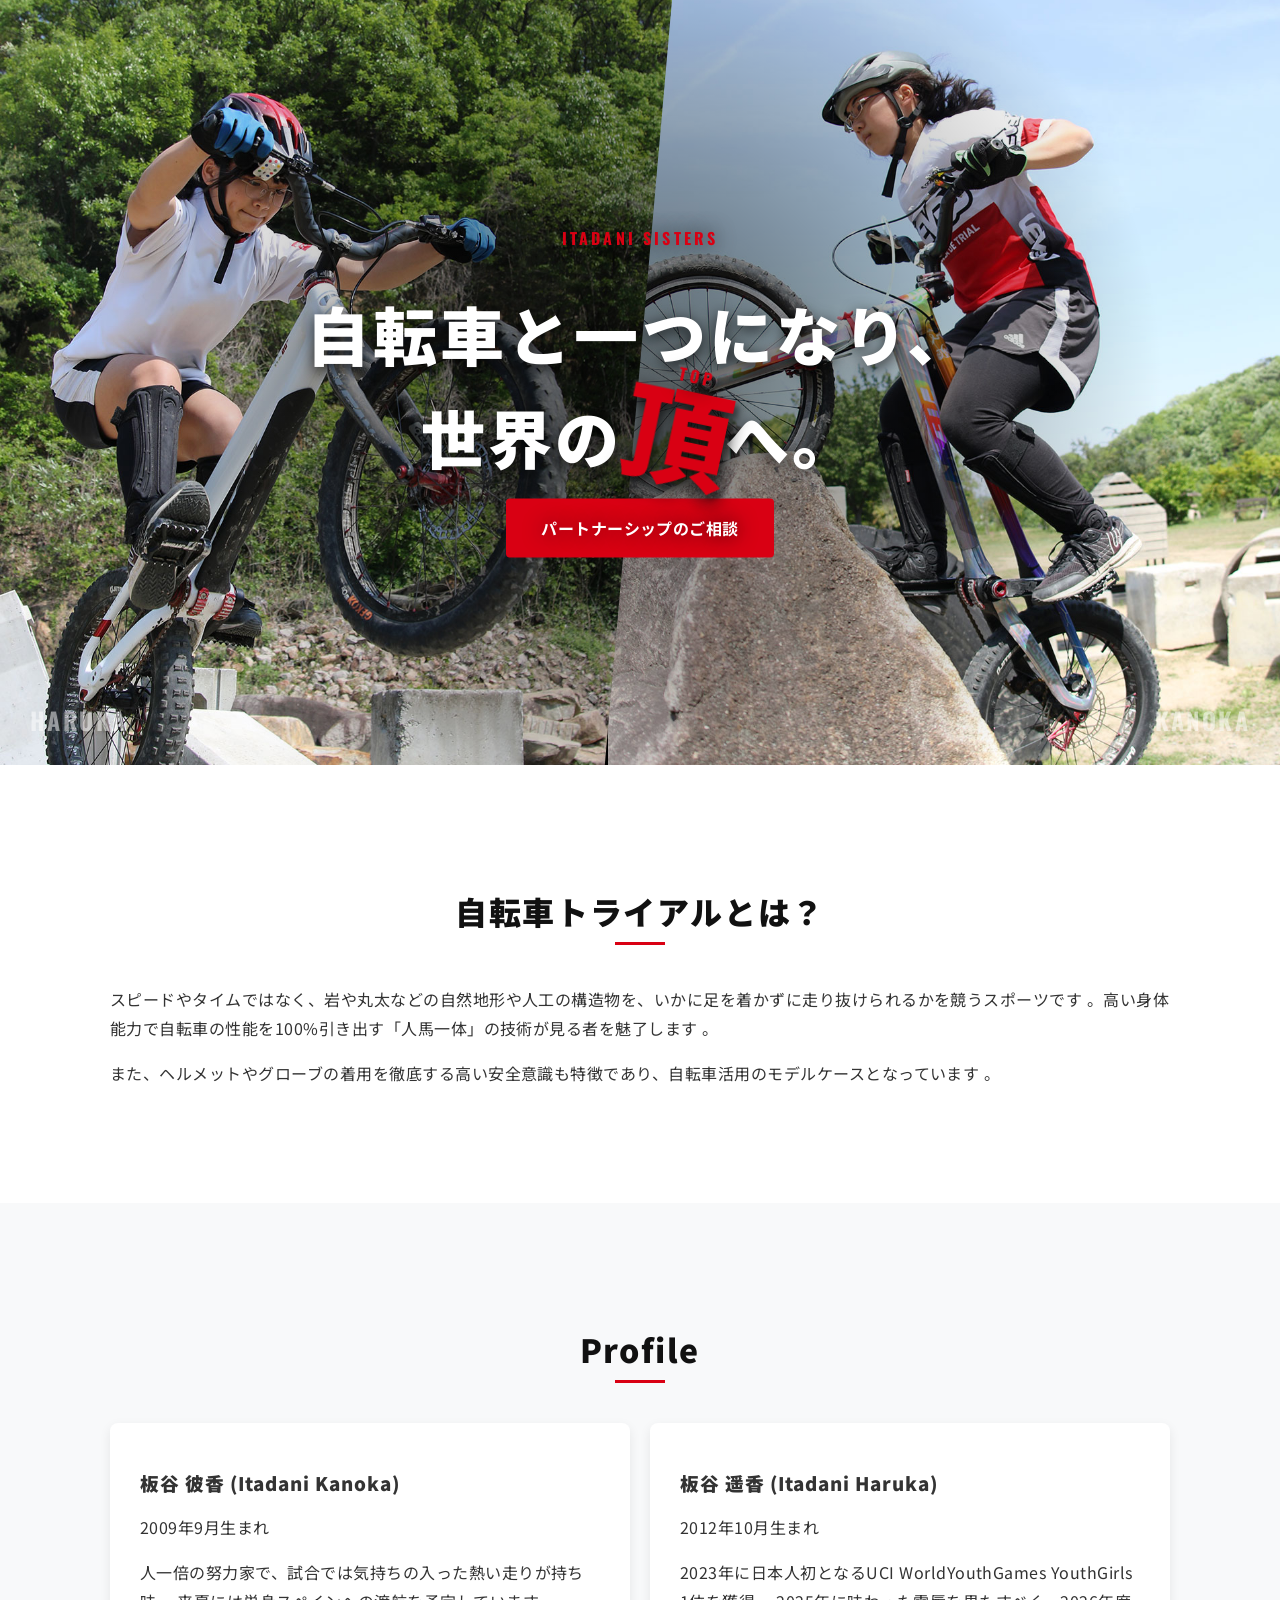
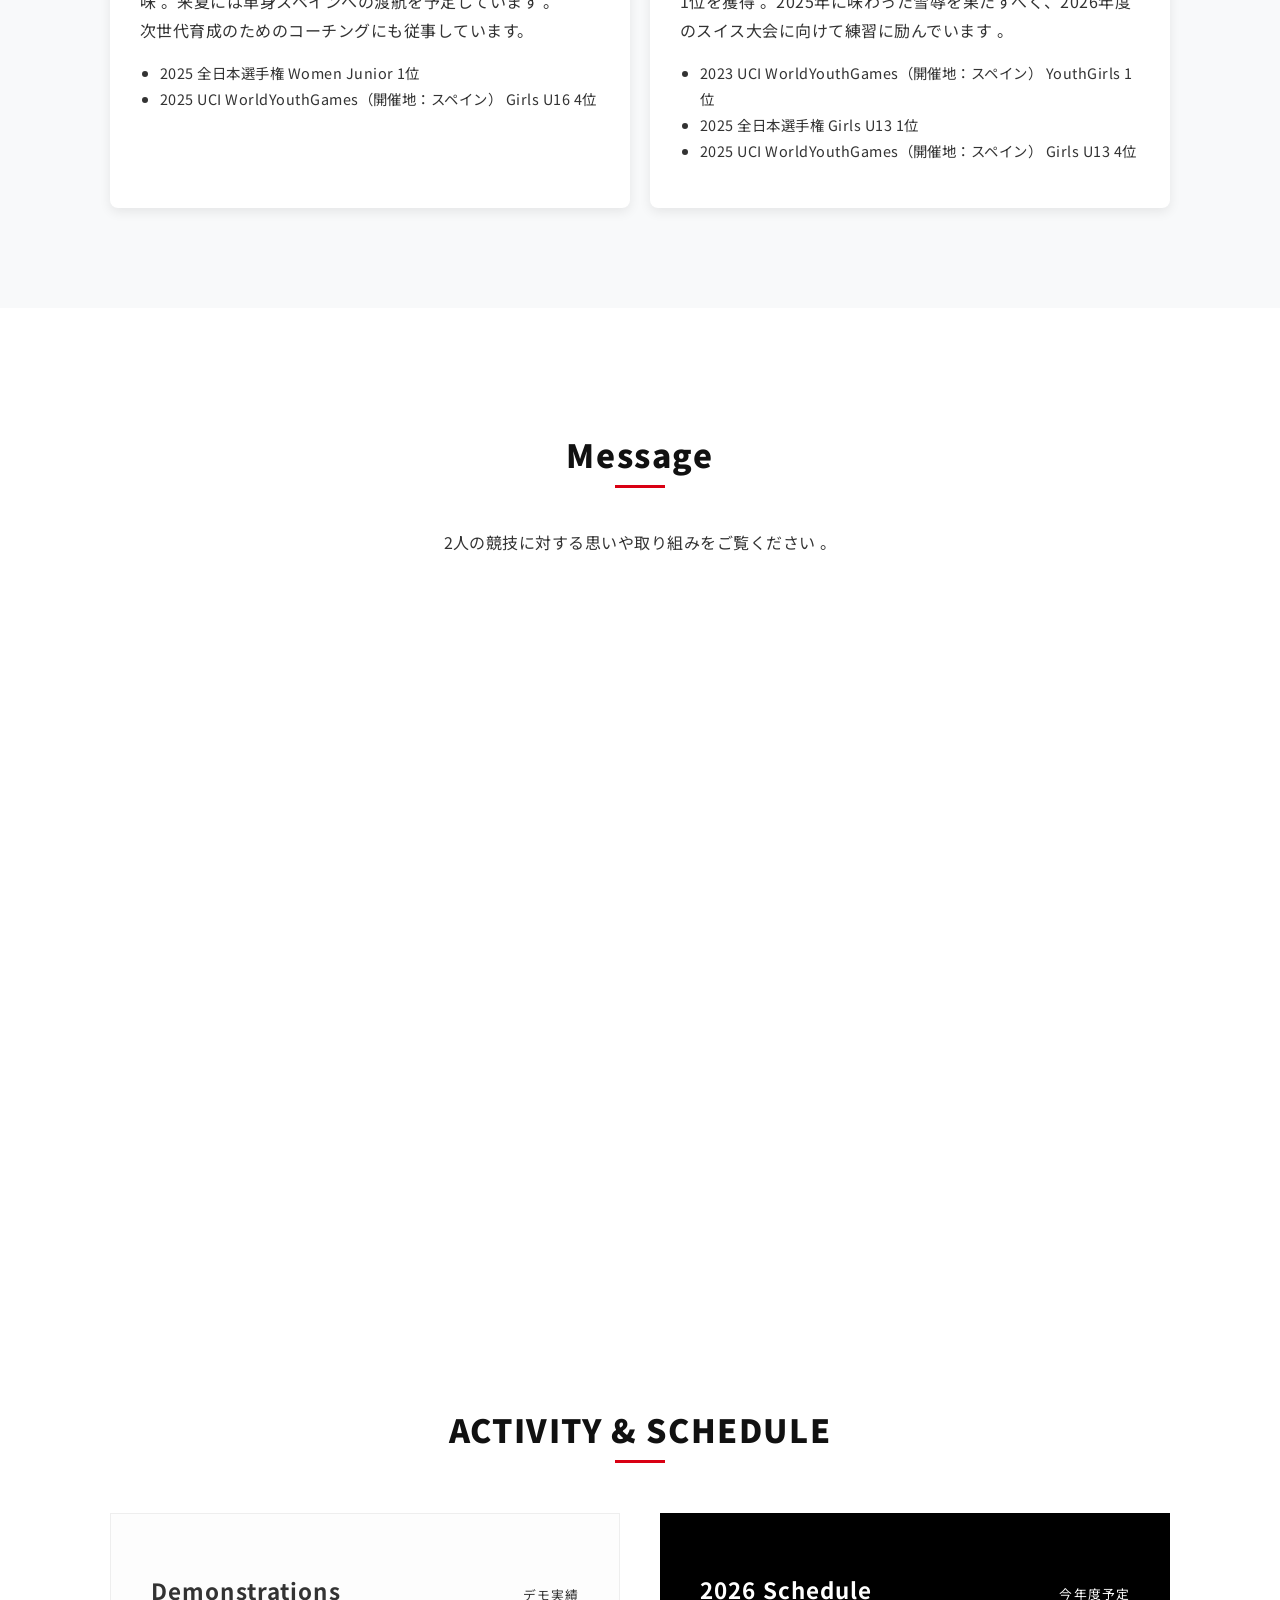
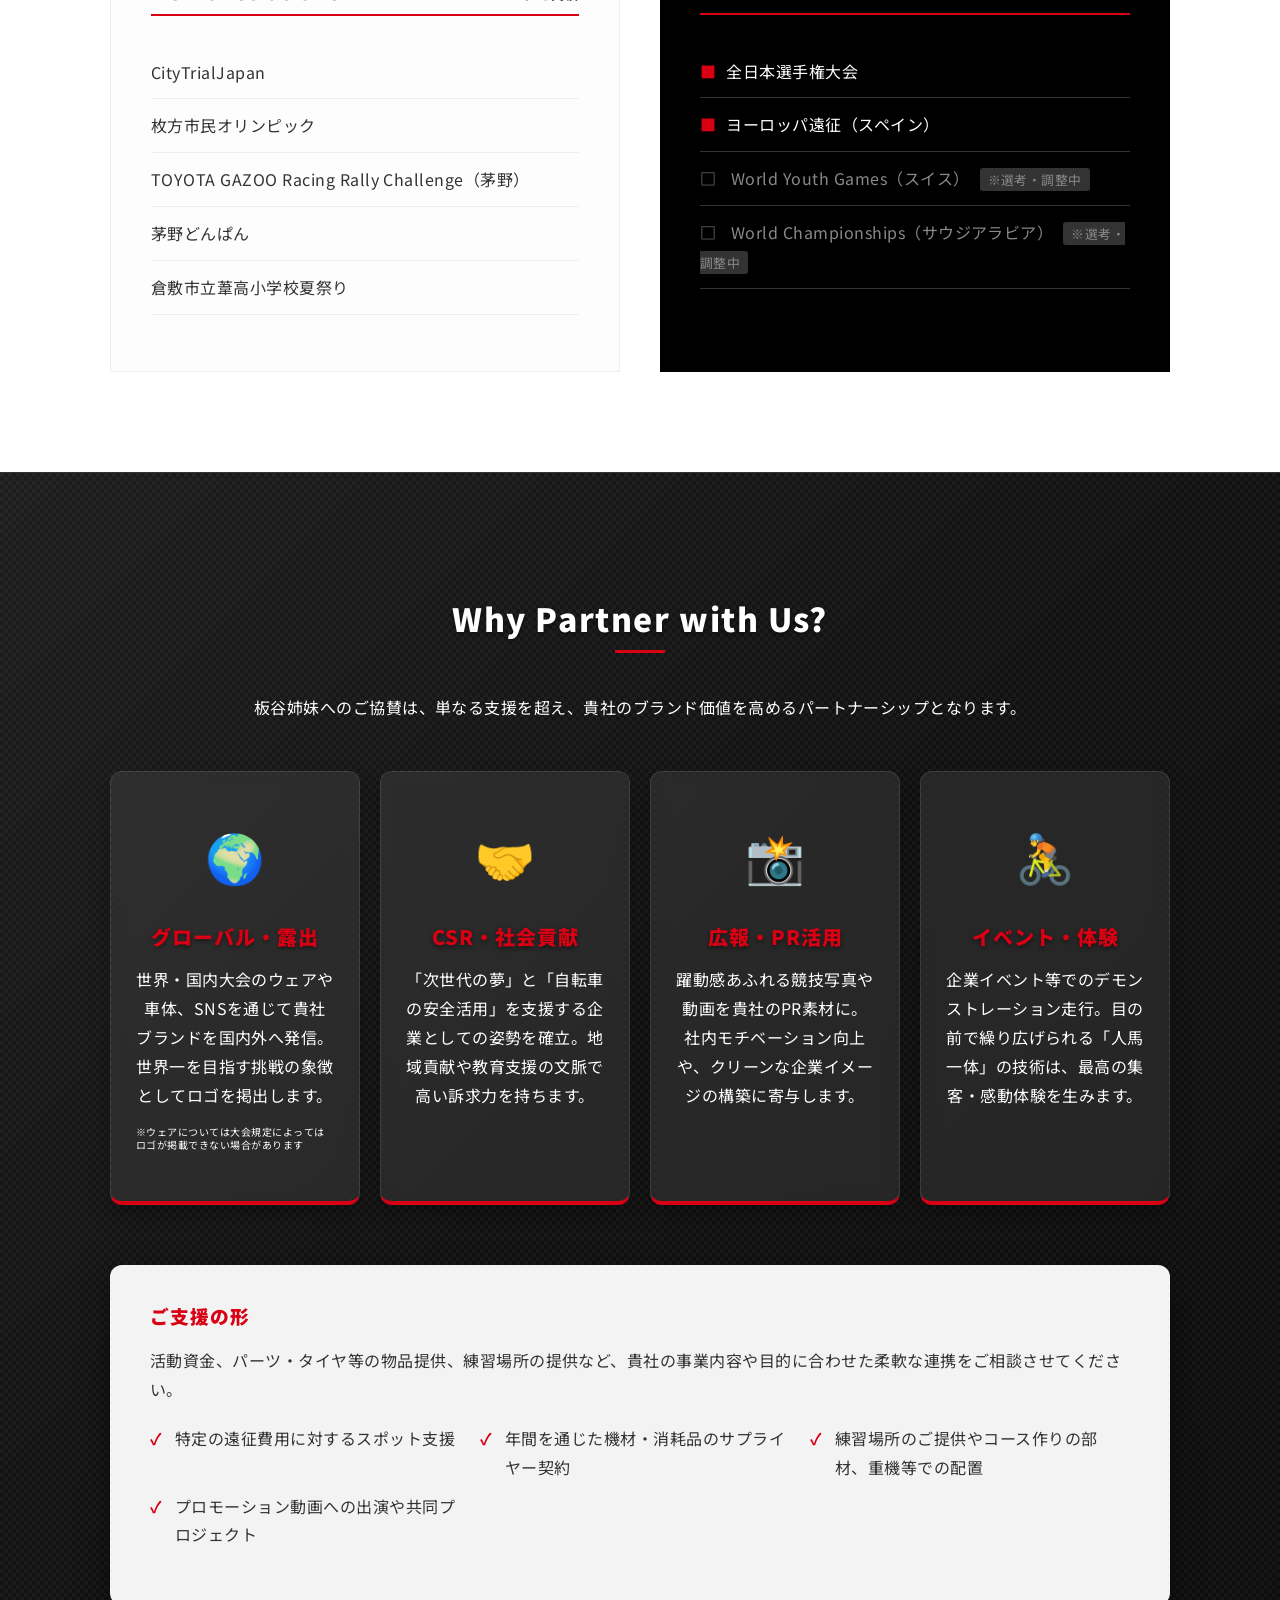
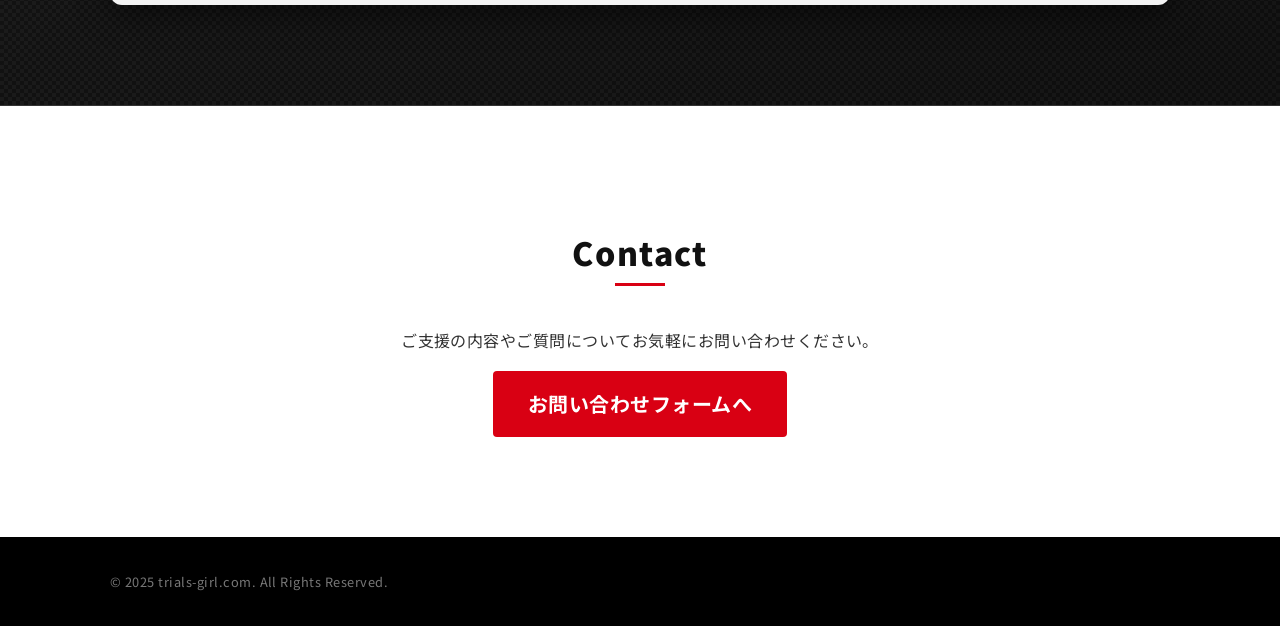
==== index.html @ a8217ed2 "first commit" ====
<!DOCTYPE html>
<html lang="ja">
  <head>
    <meta charset="UTF-8" />
    <meta name="viewport" content="width=device-width, initial-scale=1.0" />
    <title>板谷姉妹 自転車トライアル競技 協賛のお願い</title>
    <link rel="stylesheet" href="style.css" />
    <link rel="preconnect" href="https://fonts.googleapis.com" />
    <link rel="preconnect" href="https://fonts.gstatic.com" crossorigin />
    <link
      href="https://fonts.googleapis.com/css2?family=Noto+Sans+JP:wght@400;700;900&family=Oswald:wght@500;700&family=Yuji+Boku&display=swap"
      rel="stylesheet"
    />
  </head>
  <body>
    <header class="hero-split">
      <div class="hero-item haruka-bg">
        <div class="hero-label">HARUKA</div>
      </div>
      <div class="hero-item kanoka-bg">
        <div class="hero-label">KANOKA</div>
      </div>
      <div class="hero-content">
        <p class="category">ITADANI SISTERS</p>
        <h1>
          自転車と一つになり、<br />世界の<span class="accent-word">頂</span
          >へ。
        </h1>
        <a href="#contact" class="btn">パートナーシップのご相談</a>
      </div>
    </header>

    <section id="about" class="section">
      <div class="container">
        <h2 class="section-title">自転車トライアルとは？</h2>
        <div class="about-content">
          <p>
            スピードやタイムではなく、岩や丸太などの自然地形や人工の構造物を、いかに足を着かずに走り抜けられるかを競うスポーツです
            。高い身体能力で自転車の性能を100%引き出す「人馬一体」の技術が見る者を魅了します
            。
          </p>

          <p>
            また、ヘルメットやグローブの着用を徹底する高い安全意識も特徴であり、自転車活用のモデルケースとなっています
            。
          </p>
        </div>
      </div>
    </section>

    <section id="profiles" class="section bg-light">
      <div class="container">
        <h2 class="section-title">Profile</h2>
        <div class="grid profile-grid">
          <div class="card">
            <h3>板谷 彼香 (Itadani Kanoka)</h3>

            <p class="birth">2009年9月生まれ</p>

            <p class="desc">
              人一倍の努力家で、試合では気持ちの入った熱い走りが持ち味
              。来夏には単身スペインへの渡航を予定しています 。
              <br />次世代育成のためのコーチングにも従事しています。
            </p>
            <ul class="results">
              <li>2025 全日本選手権 Women Junior 1位</li>

              <li>
                2025 UCI WorldYouthGames（開催地：スペイン） Girls U16 4位
              </li>
            </ul>
          </div>
          <div class="card">
            <h3>板谷 遥香 (Itadani Haruka)</h3>

            <p class="birth">2012年10月生まれ</p>

            <p class="desc">
              2023年に日本人初となるUCI WorldYouthGames YouthGirls 1位を獲得
              。2025年に味わった雪辱を果たすべく、2026年度のスイス大会に向けて練習に励んでいます
              。
            </p>
            <ul class="results">
              <li>
                2023 UCI WorldYouthGames（開催地：スペイン） YouthGirls 1位
              </li>

              <li>2025 全日本選手権 Girls U13 1位</li>
              <li>
                2025 UCI WorldYouthGames（開催地：スペイン） Girls U13 4位
              </li>
            </ul>
          </div>
        </div>
      </div>
    </section>

    <section class="section">
      <div class="container text-center">
        <h2 class="section-title">Message</h2>

        <p>2人の競技に対する思いや取り組みをご覧ください 。</p>
        <div class="video-wrapper">
          <iframe
            src="https://www.youtube.com/embed/VIDEO_ID"
            frameborder="0"
            allowfullscreen
          ></iframe>
        </div>
      </div>
    </section>

    <section id="schedule" class="section">
      <div class="container">
        <h2 class="section-title">ACTIVITY & SCHEDULE</h2>

        <div class="schedule-grid">
          <div class="schedule-box">
            <h3 class="schedule-h3">Demonstrations <small>デモ実績</small></h3>
            <ul class="activity-list">
              <li>CityTrialJapan</li>
              <li>枚方市民オリンピック</li>
              <li>TOYOTA GAZOO Racing Rally Challenge（茅野）</li>
              <li>茅野どんぱん</li>
              <li>倉敷市立葦高小学校夏祭り</li>
            </ul>
          </div>

          <div class="schedule-box highlight">
            <h3 class="schedule-h3">2026 Schedule <small>今年度予定</small></h3>
            <ul class="plan-list">
              <li class="confirmed">全日本選手権大会</li>
              <li class="confirmed">ヨーロッパ遠征（スペイン）</li>
              <li class="pending">
                World Youth Games（スイス）<span>※選考・調整中</span>
              </li>
              <li class="pending">
                World Championships（サウジアラビア）<span>※選考・調整中</span>
              </li>
            </ul>
          </div>
        </div>
      </div>
    </section>

    <section id="partnership" class="section bg-carbon text-white">
      <div class="container">
        <h2 class="section-title">Why Partner with Us?</h2>
        <p class="text-center intro-text">
          板谷姉妹へのご協賛は、単なる支援を超え、貴社のブランド価値を高めるパートナーシップとなります。
        </p>

        <div class="grid benefit-grid">
          <div class="benefit-card">
            <div class="icon">🌍</div>
            <h4>グローバル・露出</h4>
            <p>
              世界・国内大会のウェアや車体、SNSを通じて貴社ブランドを国内外へ発信。世界一を目指す挑戦の象徴としてロゴを掲出します。<br />
            </p>
            <p style="font-size: x-small; line-height: 1.3; text-align: left">
              ※ウェアについては大会規定によってはロゴが掲載できない場合があります
            </p>
          </div>
          <div class="benefit-card">
            <div class="icon">🤝</div>
            <h4>CSR・社会貢献</h4>
            <p>
              「次世代の夢」と「自転車の安全活用」を支援する企業としての姿勢を確立。地域貢献や教育支援の文脈で高い訴求力を持ちます。
            </p>
          </div>
          <div class="benefit-card">
            <div class="icon">📸</div>
            <h4>広報・PR活用</h4>
            <p>
              躍動感あふれる競技写真や動画を貴社のPR素材に。社内モチベーション向上や、クリーンな企業イメージの構築に寄与します。
            </p>
          </div>
          <div class="benefit-card">
            <div class="icon">🚴</div>
            <h4>イベント・体験</h4>
            <p>
              企業イベント等でのデモンストレーション走行。目の前で繰り広げられる「人馬一体」の技術は、最高の集客・感動体験を生みます。
            </p>
          </div>
        </div>

        <div class="consultation-box">
          <h3>ご支援の形</h3>
          <p>
            活動資金、パーツ・タイヤ等の物品提供、練習場所の提供など、貴社の事業内容や目的に合わせた柔軟な連携をご相談させてください。
          </p>
          <ul class="consult-list">
            <li>特定の遠征費用に対するスポット支援</li>
            <li>年間を通じた機材・消耗品のサプライヤー契約</li>
            <li>練習場所のご提供やコース作りの部材、重機等での配置</li>
            <li>プロモーション動画への出演や共同プロジェクト</li>
          </ul>
        </div>
      </div>
    </section>
    <section id="contact" class="section">
      <div class="container text-center">
        <h2 class="section-title">Contact</h2>
        <p>ご支援の内容やご質問についてお気軽にお問い合わせください。</p>
        <a
          href="https://docs.google.com/forms/d/e/1FAIpQLSdjnHPFkidHvpLMr8jnaMX7IXnvAcGBzWCW1w4wOBL92zP-3Q/viewform?usp=publish-editor"
          class="btn btn-large"
          >お問い合わせフォームへ</a
        >
      </div>
    </section>

    <footer>
      <div class="container">
        <p>&copy; 2025 trials-girl.com. All Rights Reserved.</p>
      </div>
    </footer>
  </body>
</html>
---- style.css ----
/* Base & Reset */
:root {
  /* フォント指定の変数化 */
  --font-en: "Oswald", sans-serif;
  --font-jp: "Noto Sans JP", sans-serif;
  --primary: #d90013;
  --dark: #121212;
  --gray: #f8f9fa;
  --white: #ffffff;
  --text: #333333;
}

/* 見出し全体のスタイル */
h1,
h2,
h3,
h4,
.hero-label {
  font-family: var(--font-jp);
  font-weight: 900; /* 極太 */
  line-height: 1.2;
  letter-spacing: 0.05em;
  /* text-transform: uppercase; 英語は自動で大文字に */
}

/* ヒーローエリアの英語テキスト */
.category,
.hero-label {
  font-family: var(--font-en);
  font-weight: 700;
}

/* メインコピーの調整 */
.hero-content h1 {
  font-size: clamp(2.5rem, 5vw, 4.5rem); /* 画面幅に合わせて伸縮 */
  margin-bottom: 20px;
  text-shadow: 0 4px 15px rgba(0, 0, 0, 0.8); /* 視認性確保 */
}

/* セクションタイトルの装飾 */
.section-title {
  font-size: 2.2rem;
  color: #111;
}

/* パートナーシップエリア（カーボン調）内の文字 */
.bg-carbon .section-title,
.bg-carbon h4 {
  color: #fff;
  text-shadow: 0 2px 4px rgba(0, 0, 0, 0.5);
}

.benefit-card h4 {
  font-size: 1.4rem;
  margin-bottom: 15px;
}

/* フォームのラベル */
.form-group label {
  font-size: 0.9rem;
  letter-spacing: 0.1em;
}

.accent-word {
  /* font-family: 'Yuji Boku', serif; */
  color: var(--primary);
  font-size: 2.2em; /* 圧倒的に大きく */
  display: inline-block;

  /* 勢いを出すための3方向の調整 */
  transform: rotate(12deg) scale(1.2) translateY(-0.1em);

  /* 墨が飛び散ったような「かすれ」をドロップシャドウで擬似的に作る */
  filter: drop-shadow(4px 4px 2px rgba(0, 0, 0, 0.4))
    drop-shadow(-2px -2px 0px rgba(255, 255, 255, 0.1));

  /* 文字が写真や他の文字に大胆に重なるように調整 */
  margin-left: 0.1em;
  margin-right: 0em;
  z-index: 15;
  position: relative;
}

.accent-word {
  display: inline-block;
  position: relative;
  top: 0.2em; /* 少し上に浮かす */
  color: var(--primary);
  font-size: 1.4em;
  font-weight: 900;
  /* 英語の『TOP』をルビのように添えるとかっこいい */
}
.accent-word::before {
  content: "TOP";
  position: absolute;
  top: -0.2rem;
  left: 55%;
  transform: translateX(-50%);
  font-family: var(--font-en);
  font-size: 0.85rem;
  font-weight: bold;
  letter-spacing: 0.2em;
  color: var(--primary);
}

@media (max-width: 768px) {
  .accent-word {
    font-size: 1.4em;
  }
}
* {
  box-sizing: border-box;
}

body {
  margin: 0;
  line-height: 1.7;
  color: var(--text);
  -webkit-font-smoothing: antialiased;
  font-family: var(--font-jp);
  font-weight: 400;
  line-height: 1.8;
  letter-spacing: 0.03em;
}

.container {
  width: 100%;
  max-width: 1100px;
  margin: 0 auto;
  padding: 0 20px;
}

.section {
  padding: 60px 0;
}
.section-title {
  text-align: center;
  font-size: 2rem;
  margin-bottom: 40px;
  position: relative;
  padding-bottom: 15px;
}
.section-title::after {
  content: "";
  position: absolute;
  bottom: 0;
  left: 50%;
  transform: translateX(-50%);
  width: 50px;
  height: 3px;
  background: var(--primary);
}

/* Utils */
.bg-light {
  background: var(--gray);
}
.bg-dark {
  background: var(--dark);
}
.text-white {
  color: var(--white);
}
.text-center {
  text-align: center;
}

/* Grid System */
.grid {
  display: grid;
  gap: 20px;
}

/* Hero */
.hero {
  background: linear-gradient(rgba(0, 0, 0, 0.6), rgba(0, 0, 0, 0.6)),
    url("hero.jpg") center/cover no-repeat;
  height: 80vh;
  min-height: 500px;
  display: flex;
  align-items: center;
  color: var(--white);
  text-align: center;
}
.hero h1 {
  font-size: 3rem;
  margin: 10px 0;
}
.hero-split {
  display: flex;
  height: 85vh;
  position: relative;
  overflow: hidden;
  background: #000;
}
.hero-split::before {
  content: "";
  position: absolute;
  top: 0;
  left: 0;
  width: 100%;
  height: 100%;
  /* 中央に向かって暗くなるグラデーション */
  background: radial-gradient(circle, rgba(0, 0, 0, 0.6) 0%, transparent 70%);
  z-index: 5;
  pointer-events: none; /* 下にあるボタンをクリックできるようにする */
}

.hero-item {
  flex: 1;
  background-size: cover;
  /* 顔が上の方にあることを想定し、上から10%の位置を基準にする */
  background-position: center 10%;
  position: relative;
  overflow: hidden;
  height: 85vh; /* PCでは全体の高さを指定 */
}

/* スマホ・縦並び時の修正 */
@media (max-width: 768px) {
  .hero-split {
    flex-direction: column; /* 上下並びに変更 */
    height: auto; /* 全体の高さ固定を解除 */
  }

  .hero-item {
    /* ここがポイント：上下に並んだ際、1枚あたり最低でも45vh（画面の半分弱）の
           高さを確保することで、横長になりすぎて顔が見切れるのを防ぎます */
    height: 50vh;
    width: 100%;
    /* スマホでも顔を優先（必要に応じて 0% や 5% に調整してください） */
    background-position: center 0%;
  }

  .haruka-bg {
    clip-path: none; /* スマホでは斜めカットを解除すると見やすくなります */
  }

  .kanoka-bg {
    margin-left: 0;
    margin-top: -20px; /* 少し重ねる程度に */
  }

  .hero-content {
    /* 写真の上に文字が重なりすぎて顔が隠れないよう、少し位置を下げる調整 */
    top: 60%;
  }
}
/* 
.hero-item {
    flex: 1;
    background-size: cover;
    background-position: center;
    position: relative;
} */

/* 画像の上に暗い膜を張る */
/* 0.4を大きくするとより暗くなります */
/* .hero-item::after {
    content: "";
    position: absolute;
    top: 0; left: 0; width: 100%; height: 100%;
    background: rgba(0, 0, 0, 0.4); 
    z-index: 1;
} */

/* 文字が膜より上に来るように調整 */
.hero-content {
  z-index: 10;
}
/* 画像パスの設定 */
.haruka-bg {
  background-image: url("images/haruka.jpg");
}
.kanoka-bg {
  background-image: url("images/kanoka.jpg");
}

/* 左側の写真（遥香さん）に斜めの切り込みを入れる */
.haruka-bg {
  clip-path: polygon(0 0, 100% 0, 90% 100%, 0% 100%);
  z-index: 2; /* 彼香さんの写真より少し上に重ねる */
}

/* 右側の写真（彼香さん）を少し左に寄せて重なりを作る */
.kanoka-bg {
  margin-left: -5%;
  z-index: 1;
}

/* 選手名ラベルの装飾 */
.hero-label {
  position: absolute;
  bottom: 30px;
  font-weight: bold;
  font-size: 1.5rem;
  color: rgba(255, 255, 255, 0.5);
  letter-spacing: 0.1em;
}
.haruka-bg .hero-label {
  left: 30px;
}
.kanoka-bg .hero-label {
  right: 30px;
}

/* スマホ対応：縦に並べる（重なりを解除） */
@media (max-width: 768px) {
  .hero-split {
    flex-direction: column;
    height: 100vh;
  }
  .haruka-bg {
    clip-path: none;
    z-index: 1;
  }
  .kanoka-bg {
    margin-left: 0;
    margin-top: -10%; /* スマホでも少し重ねると躍動感が出ます */
  }
  .hero-label {
    font-size: 1rem;
    bottom: 10px;
  }
}

.hero-content {
  position: absolute;
  top: 50%;
  left: 50%;
  transform: translate(-50%, -50%);
  text-align: center;
  width: 100%;
  z-index: 10;
  color: #fff;
  text-shadow: 0 0 20px rgba(0, 0, 0, 0.8);
}

/* スマホ対応：縦に並べる */
@media (max-width: 768px) {
  .hero-split {
    flex-direction: column;
    height: 100vh; /* スマホでは全画面で見せる */
  }
  .kanoka-bg {
    clip-path: none;
  }
  .haruka-bg {
    margin-left: 0;
    margin-top: -10%; /* 少し重ねて躍動感を出す */
  }
}
.category {
  color: var(--primary);
  font-weight: bold;
  letter-spacing: 0.2em;
}
.tagline {
  font-size: 1.2rem;
  margin-bottom: 30px;
}

/* Buttons */
.btn {
  display: inline-block;
  padding: 15px 35px;
  background: var(--primary);
  color: var(--white);
  text-decoration: none;
  border-radius: 4px;
  font-weight: bold;
  transition: 0.3s ease;
}
.btn:hover {
  background: #b00010;
  transform: translateY(-2px);
}
.btn-large {
  font-size: 1.25rem;
}

/* Profile Cards */
.card {
  background: var(--white);
  padding: 30px;
  border-radius: 8px;
  box-shadow: 0 4px 12px rgba(0, 0, 0, 0.08);
}
.results {
  padding-left: 20px;
  margin-top: 15px;
  font-size: 0.9rem;
}

/* Video Responsive */
.video-wrapper {
  position: relative;
  padding-bottom: 56.25%; /* 16:9 aspect ratio */
  height: 0;
  margin-top: 30px;
}
.video-wrapper iframe {
  position: absolute;
  top: 0;
  left: 0;
  width: 100%;
  height: 100%;
}

/* Partnership section extra */
.support-item {
  background: rgba(255, 255, 255, 0.05);
  padding: 25px;
  border-top: 3px solid var(--primary);
}
.benefits-box {
  margin-top: 40px;
  background: var(--white);
  color: var(--text);
  padding: 30px;
  border-radius: 8px;
}

/* カーボン調背景のスタイル */
/* 斜めカーボン調（綾織風）背景 */
.bg-carbon {
  background-color: #1a1a1a;
  background-image: linear-gradient(
      45deg,
      #111 25%,
      transparent 25%,
      transparent 75%,
      #111 75%,
      #111
    ),
    linear-gradient(
      45deg,
      #111 25%,
      transparent 25%,
      transparent 75%,
      #111 75%,
      #111
    );
  background-size: 8px 8px; /* この数値を大きくすると網目が大きくなります */
  background-position: 0 0, 4px 4px;
  position: relative;
  border-top: 1px solid #333;
  border-bottom: 1px solid #333;
}

/* 背景をよりリアルにするためのオーバーレイ（薄い光沢） */
.bg-carbon::before {
  content: "";
  position: absolute;
  top: 0;
  left: 0;
  width: 100%;
  height: 100%;
  background: linear-gradient(
    135deg,
    rgba(255, 255, 255, 0.05) 0%,
    transparent 50%,
    rgba(0, 0, 0, 0.2) 100%
  );
  pointer-events: none;
}

/* パートナーシップエリア内の要素の重なりを調整 */
.bg-carbon .container {
  position: relative;
  z-index: 1;
}

/* カーボン背景上のカードをより際立たせるための調整 */
.benefit-card {
  background: rgba(30, 30, 30, 0.7); /* 暗めの半透明 */
  backdrop-filter: blur(8px);
  border: 1px solid rgba(255, 255, 255, 0.1);
  box-shadow: 0 10px 20px rgba(0, 0, 0, 0.3);
}

/* Benefit Section Styles */
.benefit-grid {
  grid-template-columns: repeat(auto-fit, minmax(240px, 1fr));
  margin-top: 50px;
}

.benefit-card {
  background: rgba(255, 255, 255, 0.08);
  padding: 40px 25px;
  border-radius: 12px;
  text-align: center;
  transition: transform 0.3s ease;
  border-bottom: 4px solid var(--primary);
}

.benefit-card:hover {
  transform: translateY(-10px);
  background: rgba(255, 255, 255, 0.1);
  border-color: var(--primary);
}

.benefit-card .icon {
  font-size: 3rem;
  margin-bottom: 20px;
}

.benefit-card h4 {
  font-size: 1.25rem;
  margin-bottom: 15px;
  color: var(--primary);
}

.consultation-box {
  margin-top: 60px;
  background: var(--white);
  color: var(--text);
  padding: 40px;
  border-radius: 12px;
}

.consultation-box {
  margin-top: 60px;
  background: rgba(255, 255, 255, 0.95); /* 少しだけ透明にして質感を合わせる */
  color: var(--text);
  padding: 40px;
  border-radius: 12px;
  box-shadow: 0 10px 30px rgba(0, 0, 0, 0.5);
}

.consultation-box h3 {
  color: var(--primary);
  margin-top: 0;
}

.consult-list {
  list-style: none;
  padding: 0;
  margin-top: 20px;
  display: grid;
  grid-template-columns: repeat(auto-fit, minmax(250px, 1fr));
  gap: 10px;
}

.consult-list li {
  padding-left: 25px;
  position: relative;
}

.consult-list li::before {
  content: "✓";
  position: absolute;
  left: 0;
  color: var(--primary);
  font-weight: bold;
}

#schedule {
  background: #fff;
  padding: 100px 0;
}

.schedule-grid {
  display: grid;
  grid-template-columns: 1fr 1fr;
  gap: 40px;
  margin-top: 50px;
}

.schedule-box {
  padding: 40px;
  border: 1px solid #eee;
  background: #fdfdfd;
}

.schedule-box.highlight {
  background: #000;
  color: #fff;
  border: none;
  position: relative;
}

.schedule-h3 {
  font-size: 1.4rem;
  font-weight: bold;
  margin-bottom: 30px;
  border-bottom: 2px solid var(--primary);
  padding-bottom: 10px;
  display: flex;
  justify-content: space-between;
  align-items: baseline;
}

.schedule-h3 small {
  font-size: 0.8rem;
  font-weight: 400;
}

.activity-list,
.plan-list {
  list-style: none;
  padding: 0;
}

.activity-list li,
.plan-list li {
  padding: 12px 0;
  border-bottom: 1px solid #eee;
  /* font-weight: bold; */
}

.plan-list li {
  border-bottom: 1px solid #333;
}

/* 確定と未定の出し分け */
.confirmed::before {
  content: "■";
  color: var(--primary);
  margin-right: 10px;
}

.pending {
  color: #888;
}

.pending::before {
  content: "□";
  margin-right: 10px;
}

.pending span {
  font-size: 0.8rem;
  margin-left: 10px;
  background: #333;
  padding: 2px 8px;
  border-radius: 3px;
}

@media (max-width: 768px) {
  .schedule-grid {
    grid-template-columns: 1fr;
  }
}

footer {
  background: #000;
  color: #777;
  padding: 20px 0;
  font-size: 0.8rem;
}

/* Responsive Media Queries */
@media (min-width: 768px) {
  .section {
    padding: 100px 0;
  }
  .hero h1 {
    font-size: 4.5rem;
  }
  .profile-grid {
    grid-template-columns: 1fr 1fr;
  }
  .support-grid {
    grid-template-columns: 1fr 1fr 1fr;
  }
}

@media (max-width: 480px) {
  .hero h1 {
    font-size: 2.5rem;
  }
  .section-title {
    font-size: 1.6rem;
  }
}
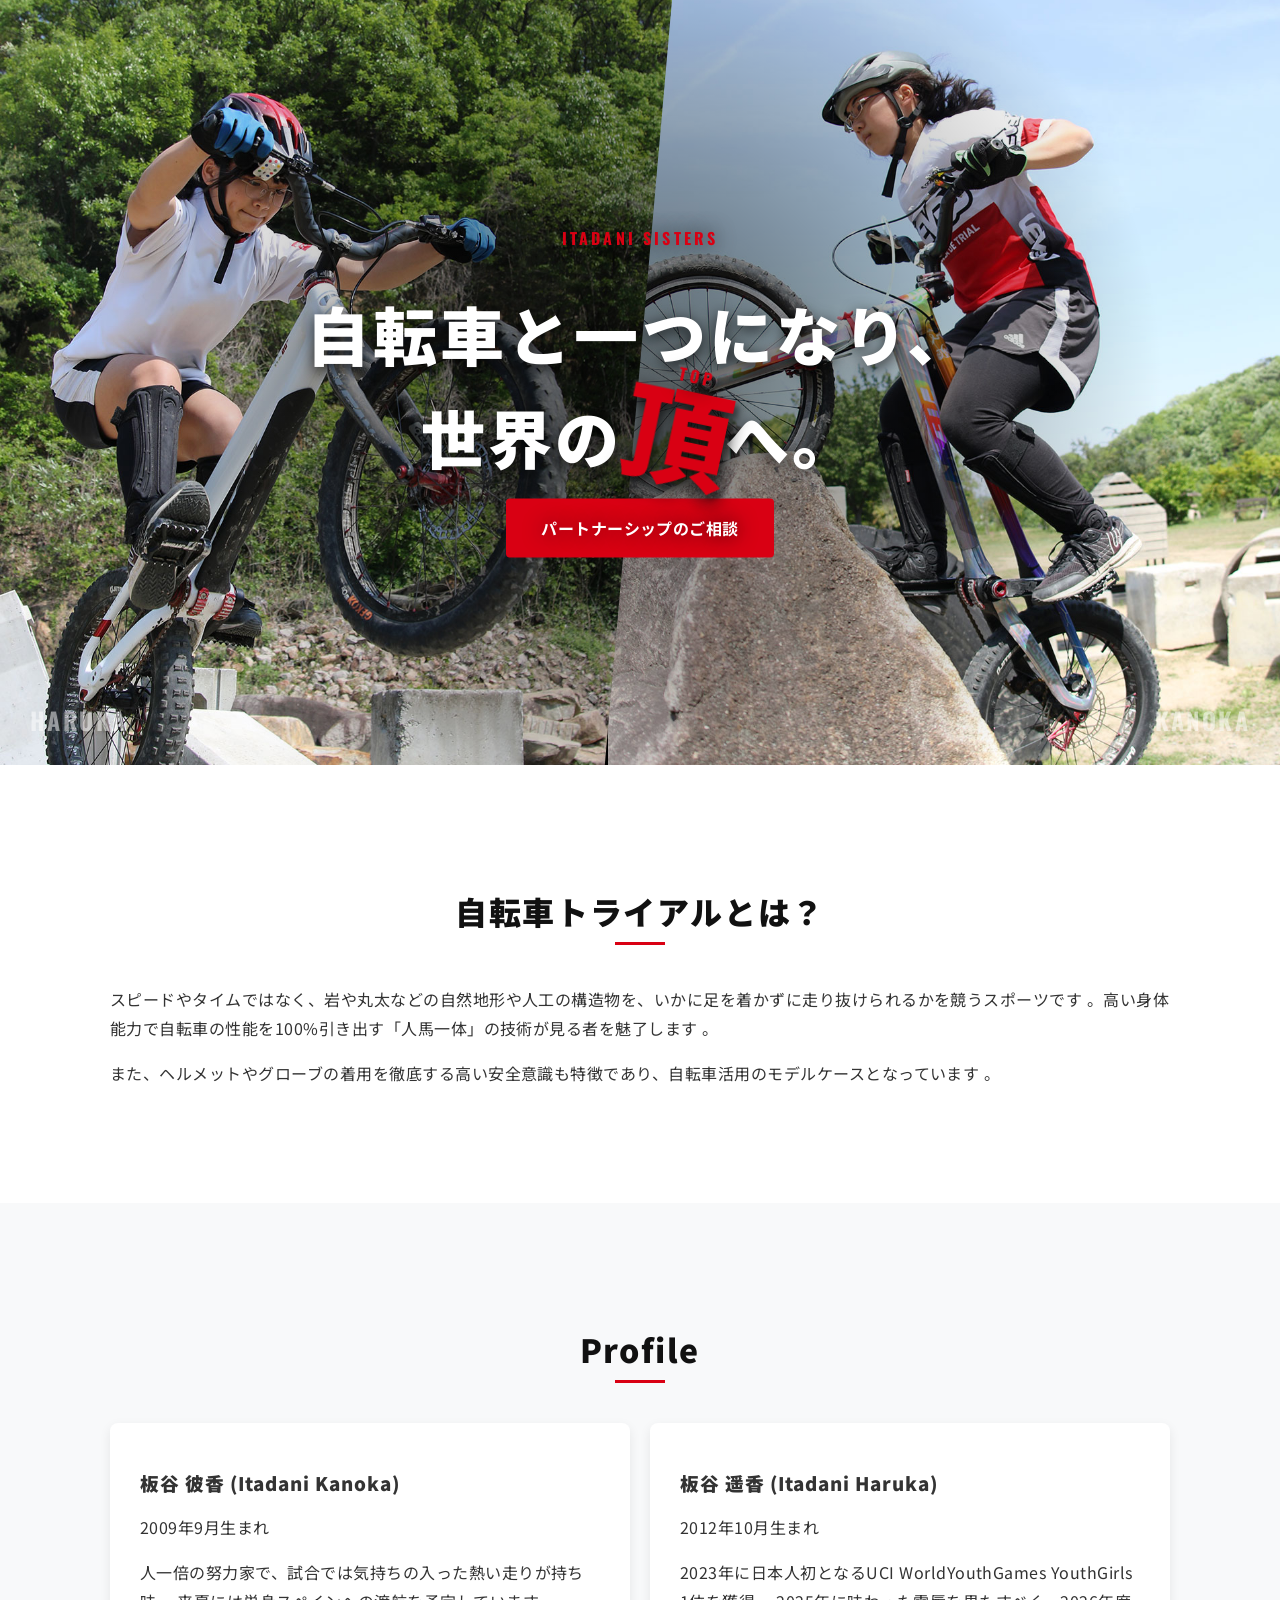
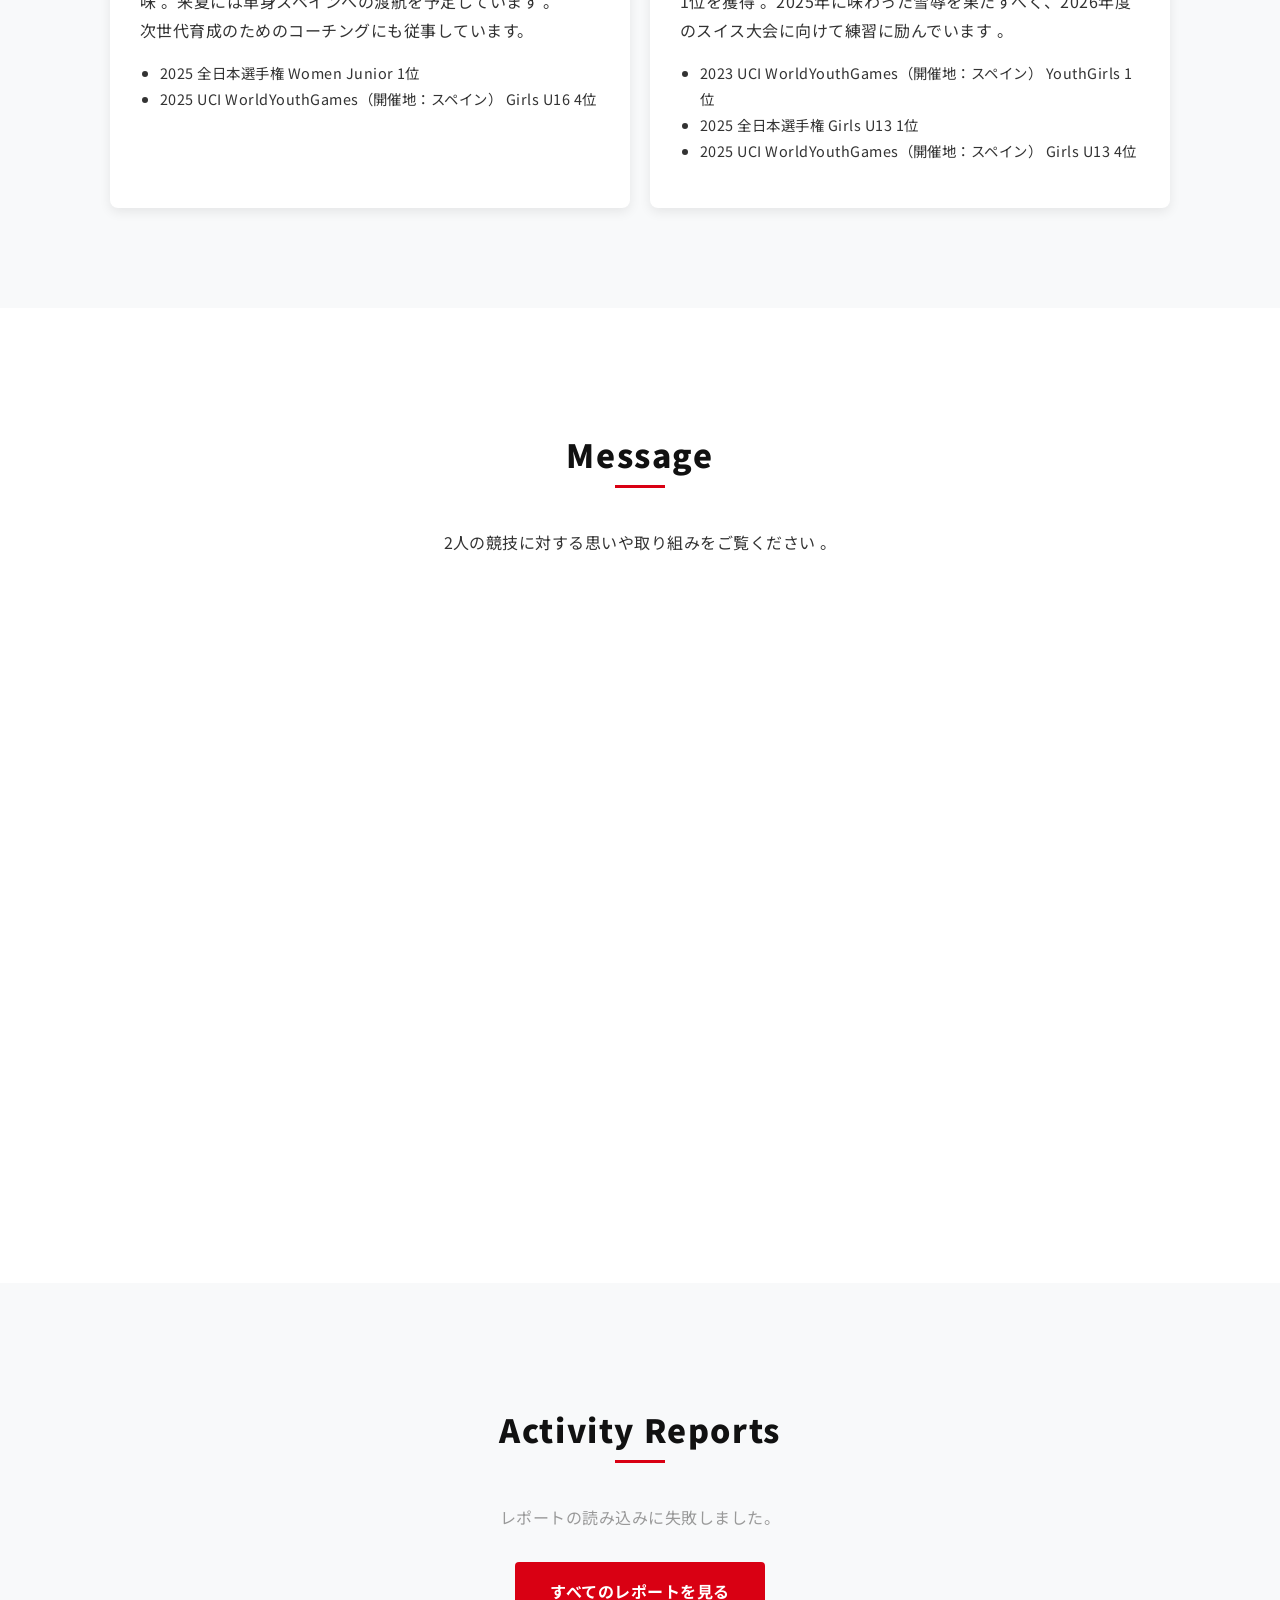
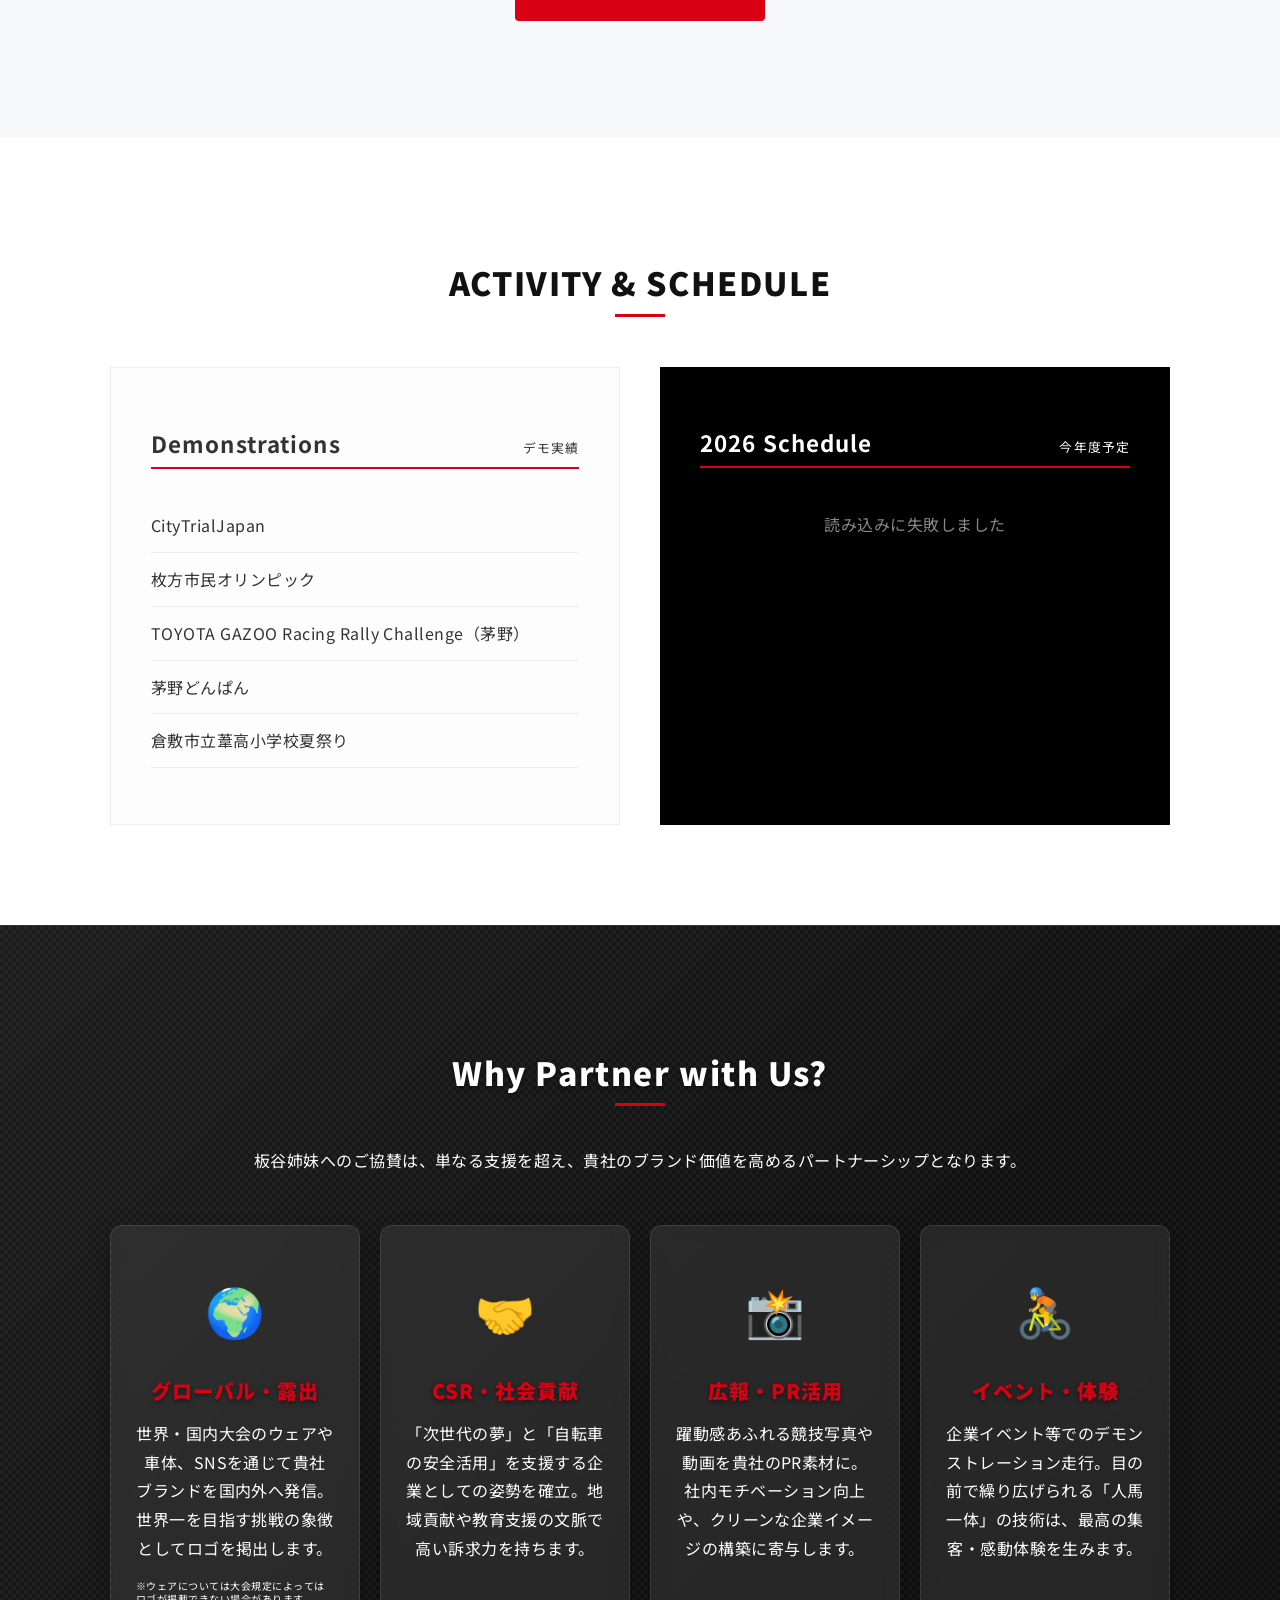
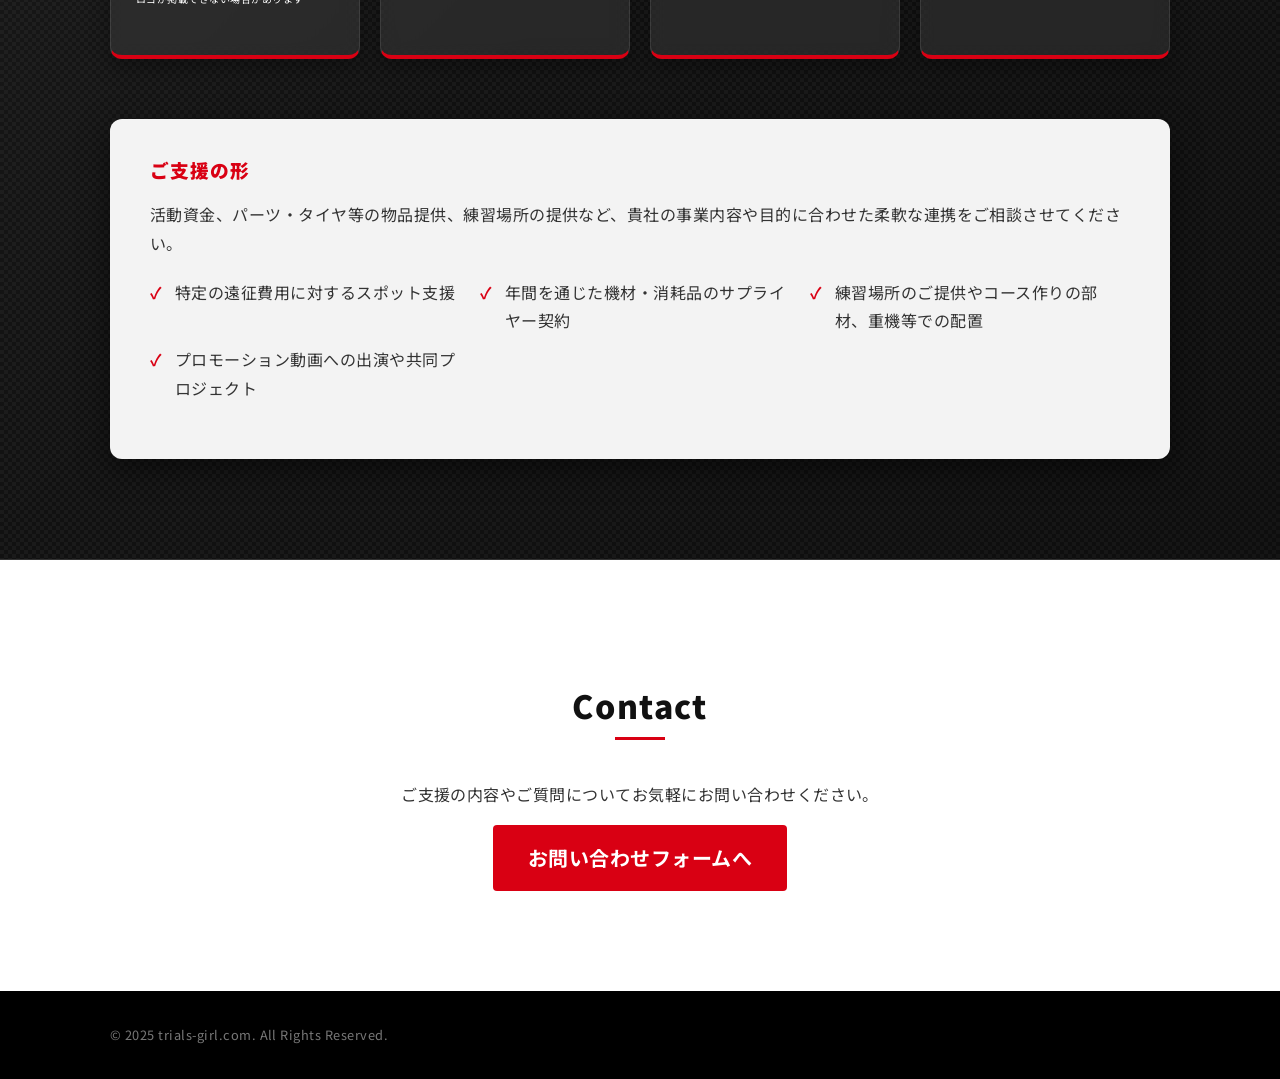
==== commit 1cd4633b: "Directus連携のレポート・イベント機能を追加 - reports/: レポート一覧・詳細ページ（ギャラリー・ライトボックス付き） - index.html: Activity Reportsセク" ====
--- a/index.html
+++ b/index.html
@@ -102,11 +102,24 @@
         <p>2人の競技に対する思いや取り組みをご覧ください 。</p>
         <div class="video-wrapper">
           <iframe
-            src="https://www.youtube.com/embed/VIDEO_ID"
+            src="https://www.youtube.com/embed/HsA8lyg8fzU"
             frameborder="0"
             allowfullscreen
           ></iframe>
         </div>
+      </div>
+    </section>
+
+    <section id="reports" class="section bg-light">
+      <div class="container">
+        <h2 class="section-title">Activity Reports</h2>
+        <div id="top-reports-list" class="top-reports-list"></div>
+        <div id="top-reports-loading" class="top-reports-loading">
+          <p style="color:#999; text-align:center;">読み込み中...</p>
+        </div>
+        <p class="text-center" style="margin-top: 30px;">
+          <a href="reports/" class="btn">すべてのレポートを見る</a>
+        </p>
       </div>
     </section>
 
@@ -128,15 +141,8 @@
 
           <div class="schedule-box highlight">
             <h3 class="schedule-h3">2026 Schedule <small>今年度予定</small></h3>
-            <ul class="plan-list">
-              <li class="confirmed">全日本選手権大会</li>
-              <li class="confirmed">ヨーロッパ遠征（スペイン）</li>
-              <li class="pending">
-                World Youth Games（スイス）<span>※選考・調整中</span>
-              </li>
-              <li class="pending">
-                World Championships（サウジアラビア）<span>※選考・調整中</span>
-              </li>
+            <ul id="upcoming-events" class="plan-list">
+              <li style="color:#888; text-align:center; border:none;">読み込み中...</li>
             </ul>
           </div>
         </div>
@@ -215,5 +221,240 @@
         <p>&copy; 2025 trials-girl.com. All Rights Reserved.</p>
       </div>
     </footer>
+    <style>
+      .top-reports-list {
+        max-width: 700px;
+        margin: 0 auto;
+      }
+      .top-report-item {
+        display: flex;
+        align-items: baseline;
+        gap: 16px;
+        padding: 14px 0;
+        border-bottom: 1px solid #ddd;
+        text-decoration: none;
+        color: var(--text);
+        transition: background 0.2s;
+      }
+      .top-report-item:first-child {
+        border-top: 1px solid #ddd;
+      }
+      .top-report-item:hover {
+        background: rgba(0,0,0,0.03);
+      }
+      .top-report-date {
+        font-family: var(--font-en);
+        font-size: 0.85rem;
+        color: #999;
+        white-space: nowrap;
+        min-width: 90px;
+      }
+      .top-report-rider {
+        font-family: var(--font-en);
+        font-size: 0.7rem;
+        font-weight: 700;
+        letter-spacing: 0.05em;
+        padding: 2px 8px;
+        color: #fff;
+        white-space: nowrap;
+      }
+      .top-report-rider.haruka { background: var(--primary); }
+      .top-report-rider.kanoka { background: #1a1a1a; }
+      .top-report-rider.both { background: linear-gradient(135deg, var(--primary), #1a1a1a); }
+      .top-report-title {
+        flex: 1;
+        font-size: 0.95rem;
+        font-weight: 700;
+      }
+      .top-report-result {
+        font-size: 0.85rem;
+        font-weight: 700;
+        color: var(--primary);
+        white-space: nowrap;
+      }
+      .top-reports-loading { text-align: center; }
+
+      @media (max-width: 480px) {
+        .top-report-item {
+          flex-wrap: wrap;
+          gap: 6px 12px;
+        }
+        .top-report-title {
+          width: 100%;
+          order: 3;
+        }
+      }
+    </style>
+
+    <style>
+      /* Upcoming Events */
+      .event-item {
+        padding: 16px 0;
+        border-bottom: 1px solid #333;
+      }
+      .event-item:last-child {
+        border-bottom: none;
+      }
+      .event-header {
+        display: flex;
+        align-items: baseline;
+        gap: 14px;
+        flex-wrap: wrap;
+      }
+      .event-date {
+        font-family: var(--font-en);
+        font-size: 0.85rem;
+        color: #aaa;
+        white-space: nowrap;
+      }
+      .event-name {
+        font-size: 1rem;
+        font-weight: 700;
+        color: #fff;
+        flex: 1;
+      }
+      .event-name a {
+        color: #fff;
+        text-decoration: none;
+        border-bottom: 1px solid transparent;
+        transition: border-color 0.2s;
+      }
+      .event-name a:hover {
+        border-bottom-color: var(--primary);
+      }
+      .event-location {
+        font-size: 0.8rem;
+        color: #999;
+        white-space: nowrap;
+      }
+      .event-location::before {
+        content: "\1F4CD";
+        margin-right: 4px;
+      }
+      .event-comment {
+        margin-top: 6px;
+        font-size: 0.85rem;
+        color: #bbb;
+        line-height: 1.5;
+      }
+      @media (max-width: 480px) {
+        .event-header {
+          gap: 6px 10px;
+        }
+        .event-name {
+          width: 100%;
+          order: 3;
+        }
+      }
+    </style>
+
+    <script>
+      // Upcoming Events
+      (function() {
+        const CMS = "https://kanoharu-report.trials-girl.com";
+        const today = new Date().toISOString().split("T")[0];
+        const evtParams = new URLSearchParams({
+          "filter[status][_eq]": "published",
+          "filter[date][_gte]": today,
+          "sort": "date",
+          "fields": "id,date,title,location,url,comment"
+        });
+
+        fetch(`${CMS}/items/events?${evtParams}`)
+          .then(r => r.json())
+          .then(json => {
+            const el = document.getElementById("upcoming-events");
+            const events = json.data || [];
+
+            if (events.length === 0) {
+              el.innerHTML = '<li style="color:#888; text-align:center; border:none;">現在予定はありません</li>';
+              return;
+            }
+
+            el.innerHTML = events.map(e => {
+              const d = new Date(e.date);
+              const dateStr = d.getFullYear() + "." +
+                String(d.getMonth()+1).padStart(2,"0") + "." +
+                String(d.getDate()).padStart(2,"0");
+              const titleHtml = e.url
+                ? `<a href="${esc(e.url)}" target="_blank" rel="noopener noreferrer">${esc(e.title)}</a>`
+                : esc(e.title);
+              return `<li class="event-item">
+                <div class="event-header">
+                  <span class="event-date">${dateStr}</span>
+                  <span class="event-name">${titleHtml}</span>
+                  ${e.location ? `<span class="event-location">${esc(e.location)}</span>` : ""}
+                </div>
+                ${e.comment ? `<p class="event-comment">${esc(e.comment)}</p>` : ""}
+              </li>`;
+            }).join("");
+          })
+          .catch(() => {
+            document.getElementById("upcoming-events").innerHTML =
+              '<li style="color:#888; text-align:center; border:none;">読み込みに失敗しました</li>';
+          });
+
+        function esc(s) {
+          if (!s) return "";
+          const d = document.createElement("div");
+          d.textContent = s;
+          return d.innerHTML;
+        }
+      })();
+    </script>
+
+    <script>
+      // Activity Reports
+      (function() {
+        const CMS = "https://kanoharu-report.trials-girl.com";
+        const params = new URLSearchParams({
+          "filter[status][_eq]": "published",
+          "filter[date][_gte]": "2026-01-01",
+          "filter[date][_lte]": "2026-12-31",
+          "sort": "-date",
+          "fields": "id,date,title,rider,result"
+        });
+
+        fetch(`${CMS}/items/reports?${params}`)
+          .then(r => r.json())
+          .then(json => {
+            const list = document.getElementById("top-reports-list");
+            const loading = document.getElementById("top-reports-loading");
+            loading.hidden = true;
+
+            const reports = json.data || [];
+            if (reports.length === 0) {
+              list.innerHTML = '<p style="text-align:center;color:#999;">レポートはまだありません。</p>';
+              return;
+            }
+
+            list.innerHTML = reports.map(r => {
+              const d = new Date(r.date);
+              const dateStr = d.getFullYear() + "." +
+                String(d.getMonth()+1).padStart(2,"0") + "." +
+                String(d.getDate()).padStart(2,"0");
+              const riders = { haruka:"HARUKA", kanoka:"KANOKA", both:"SISTERS" };
+              const riderLabel = riders[r.rider] || r.rider;
+              return `<a href="reports/detail.html?id=${r.id}" class="top-report-item">
+                <span class="top-report-date">${dateStr}</span>
+                <span class="top-report-rider ${r.rider}">${riderLabel}</span>
+                <span class="top-report-title">${esc(r.title)}</span>
+                ${r.result ? `<span class="top-report-result">${esc(r.result)}</span>` : ""}
+              </a>`;
+            }).join("");
+          })
+          .catch(() => {
+            document.getElementById("top-reports-loading").innerHTML =
+              '<p style="color:#999;text-align:center;">レポートの読み込みに失敗しました。</p>';
+          });
+
+        function esc(s) {
+          if (!s) return "";
+          const d = document.createElement("div");
+          d.textContent = s;
+          return d.innerHTML;
+        }
+      })();
+    </script>
   </body>
 </html>
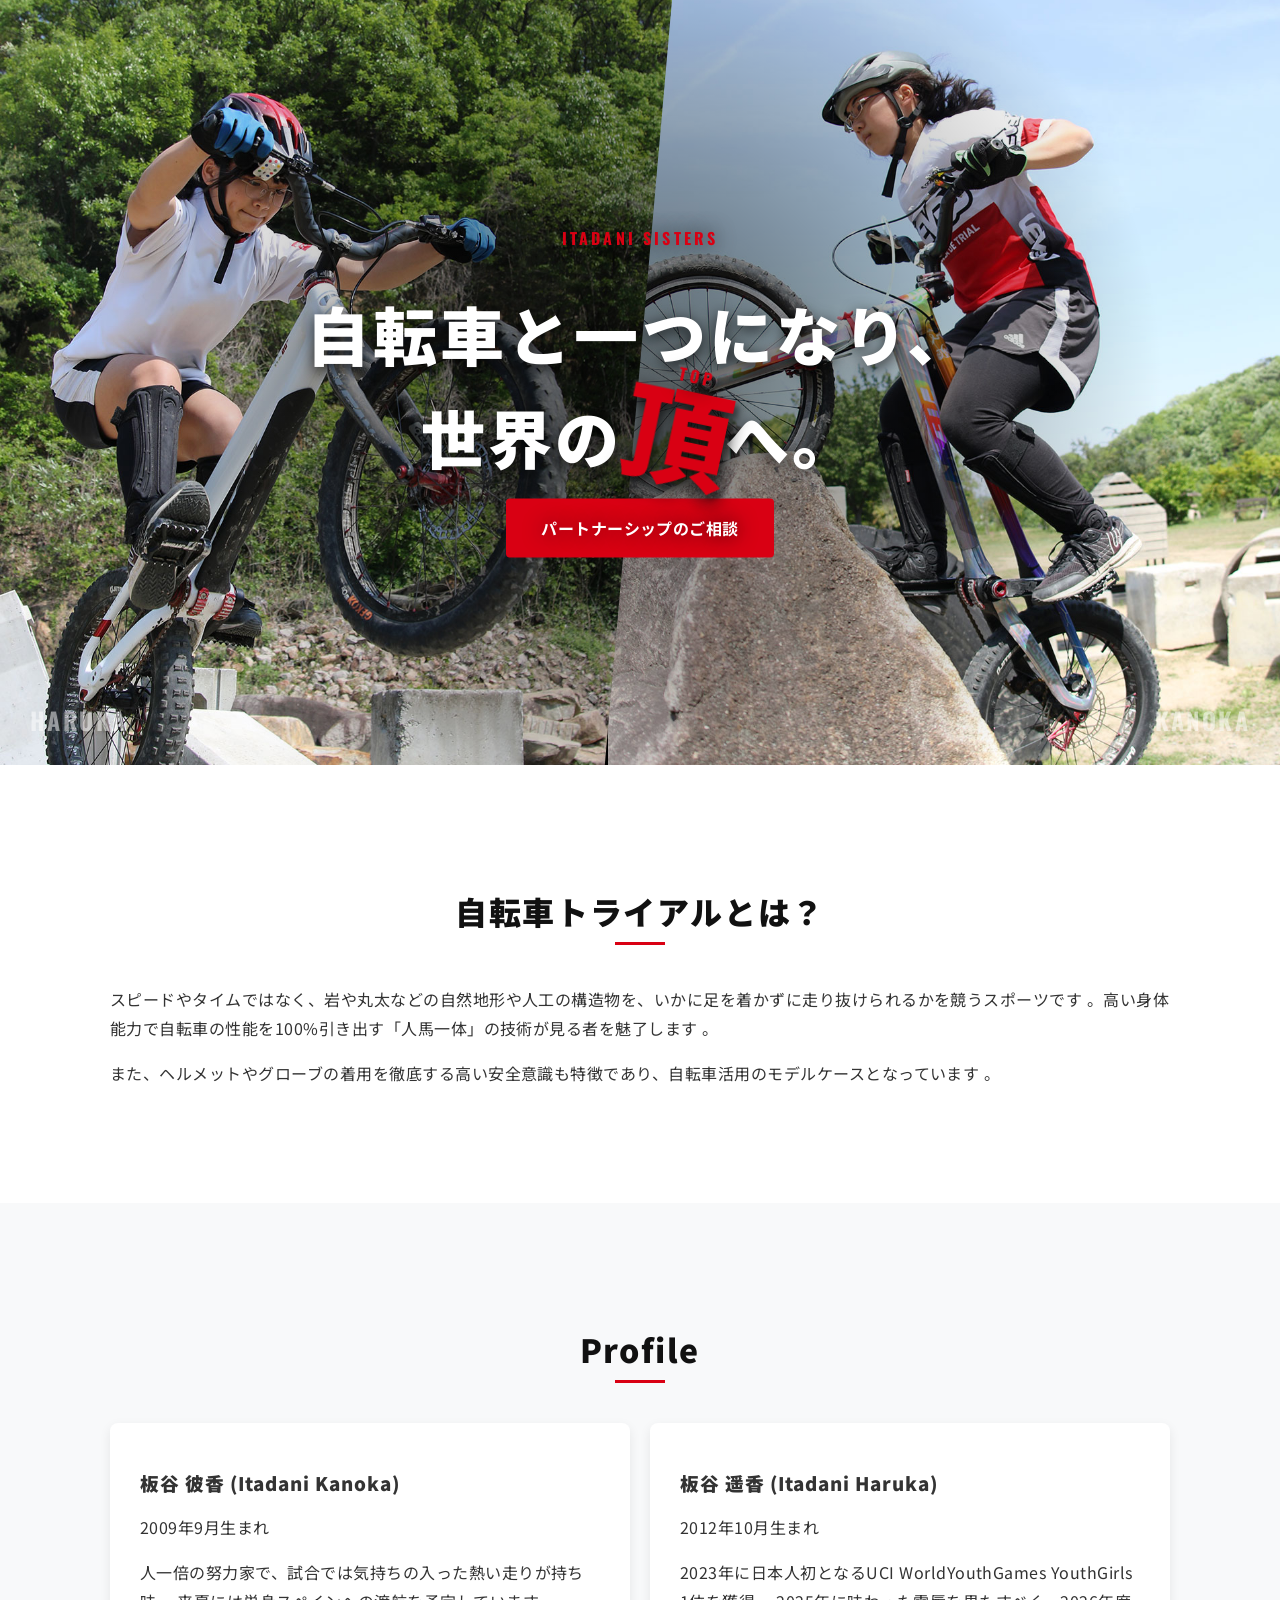
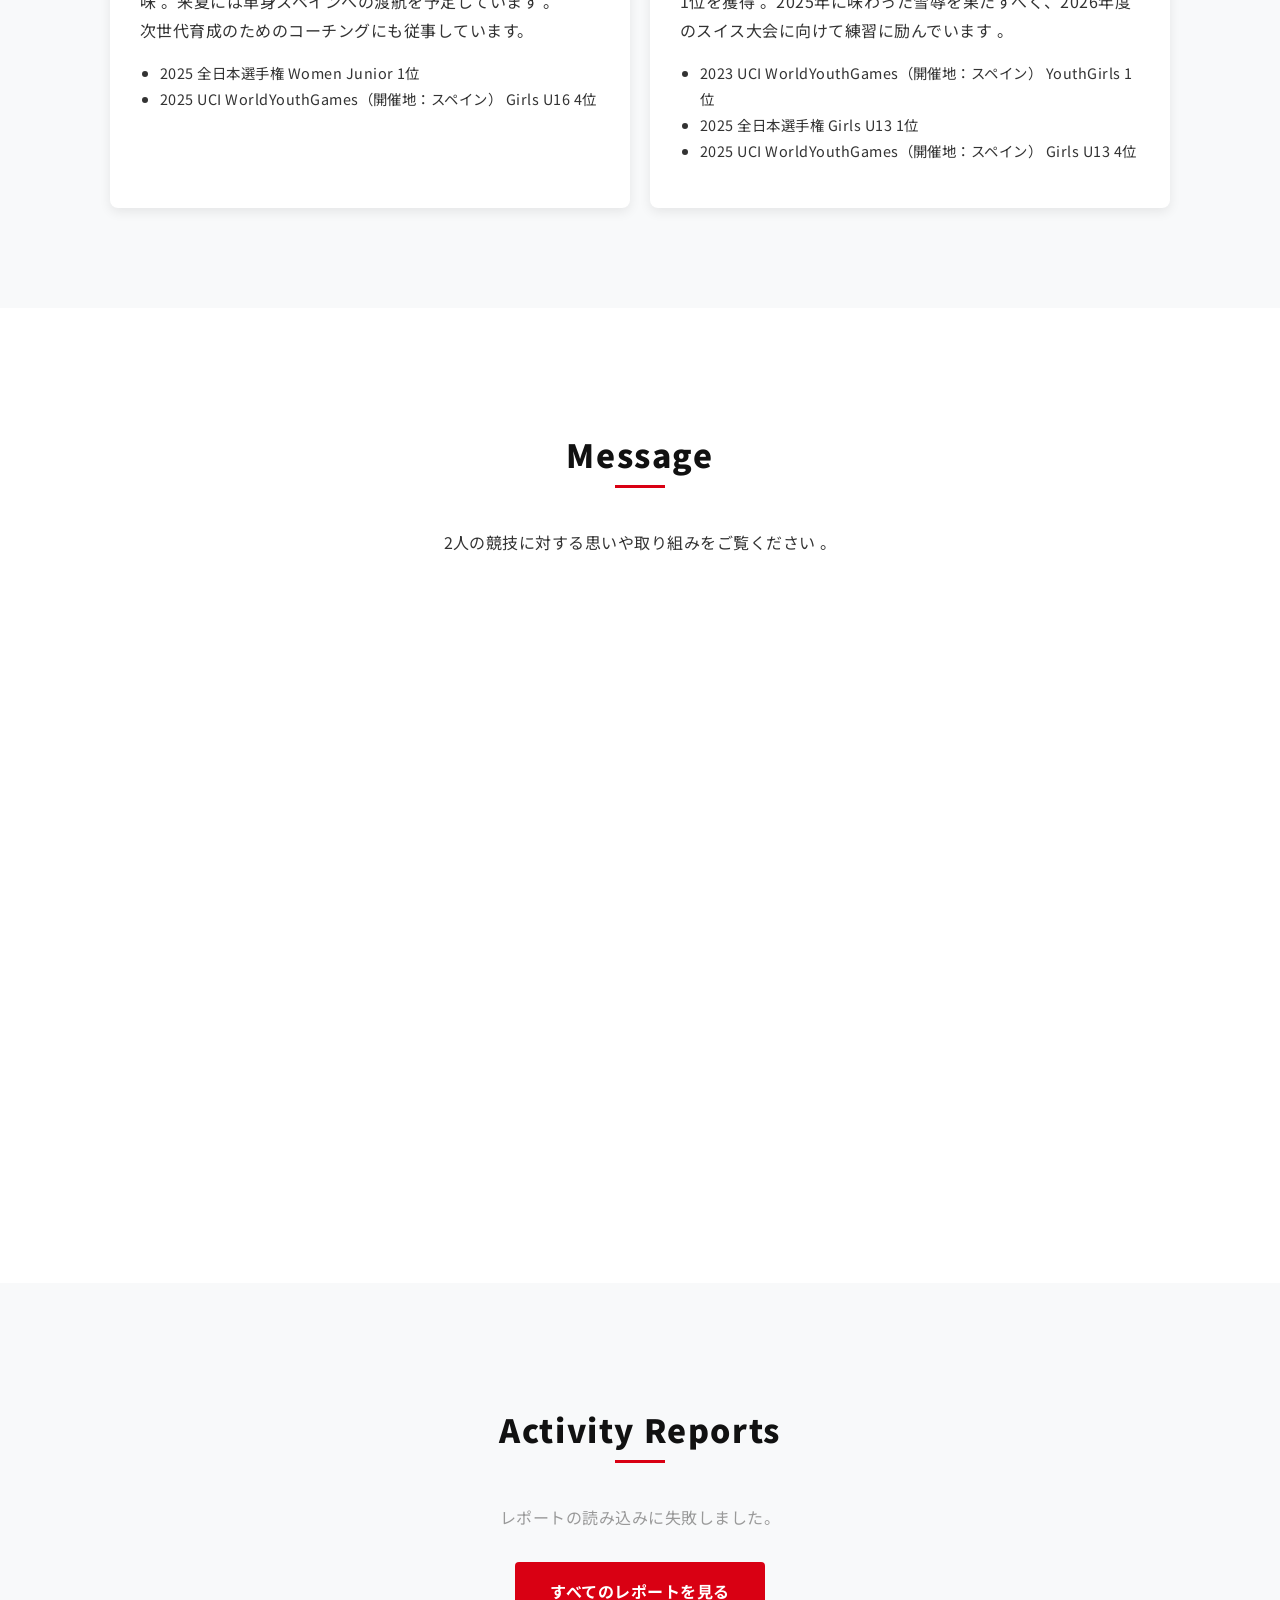
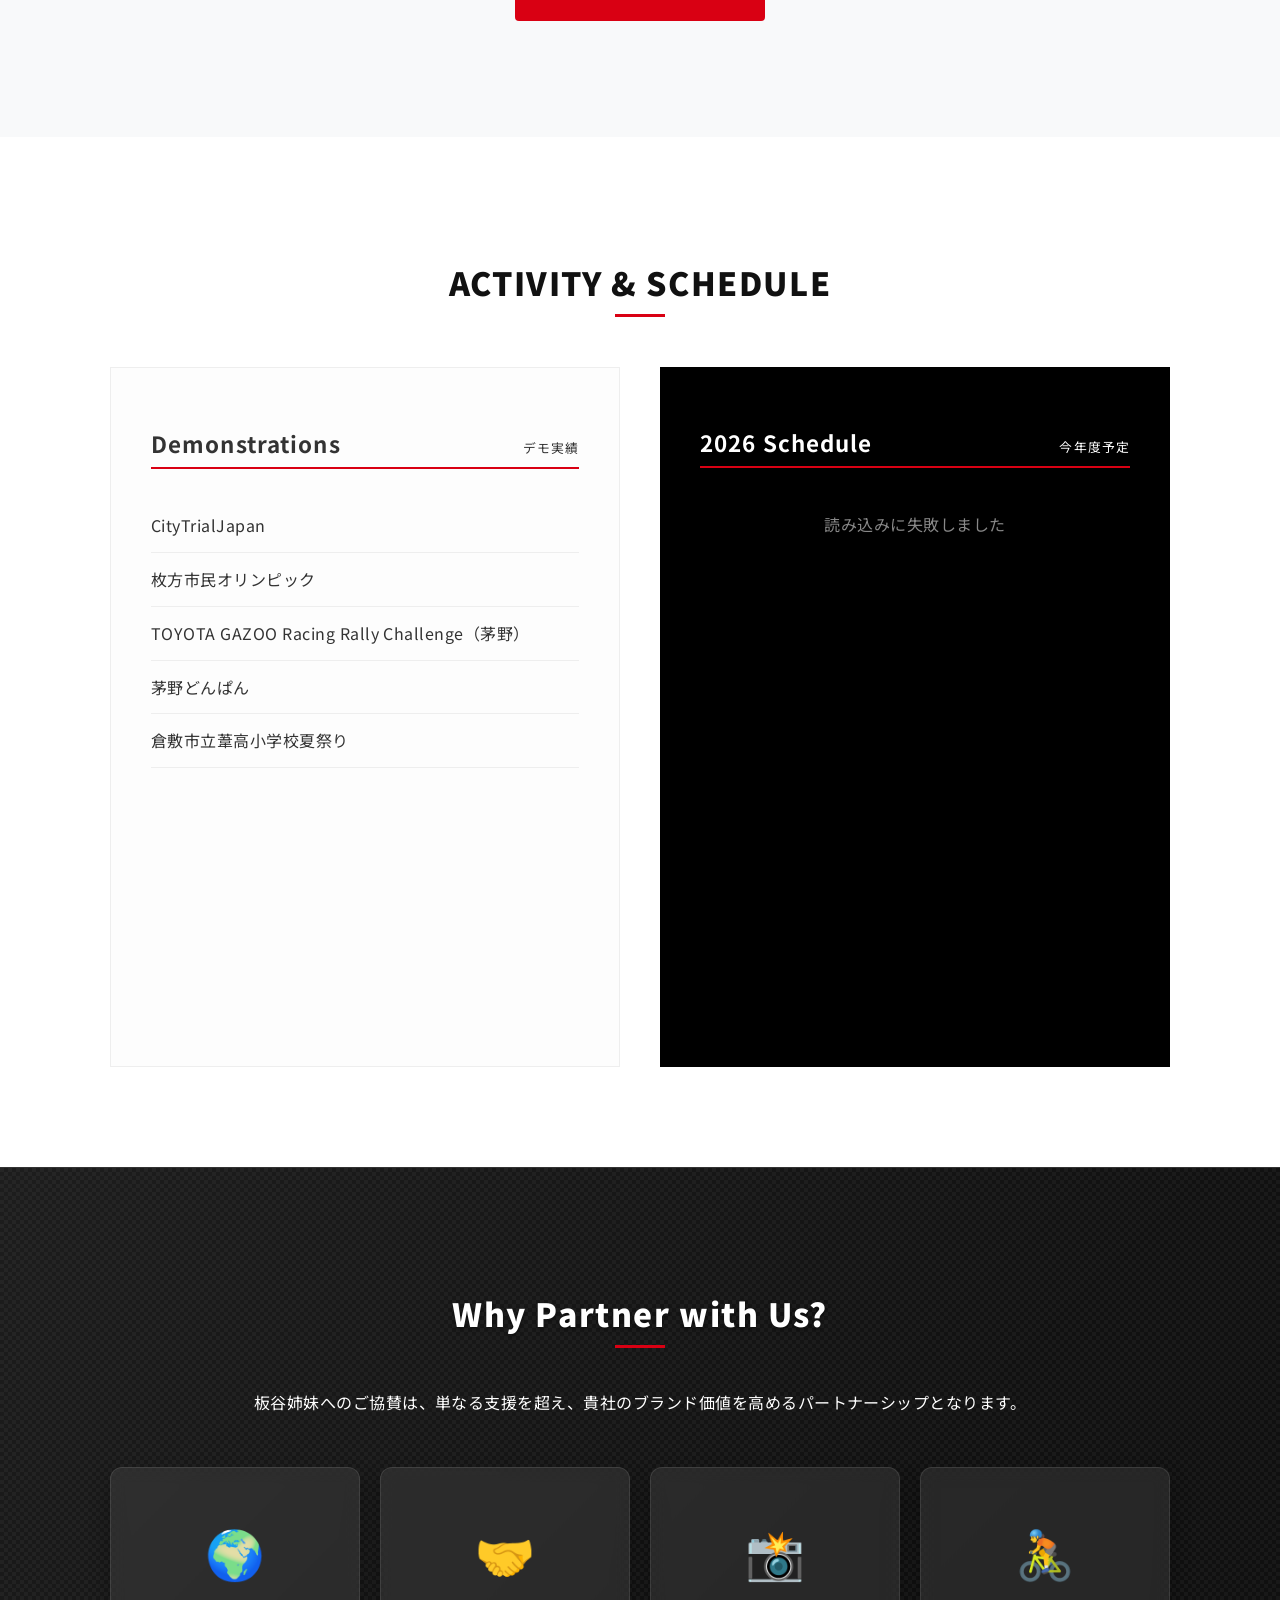
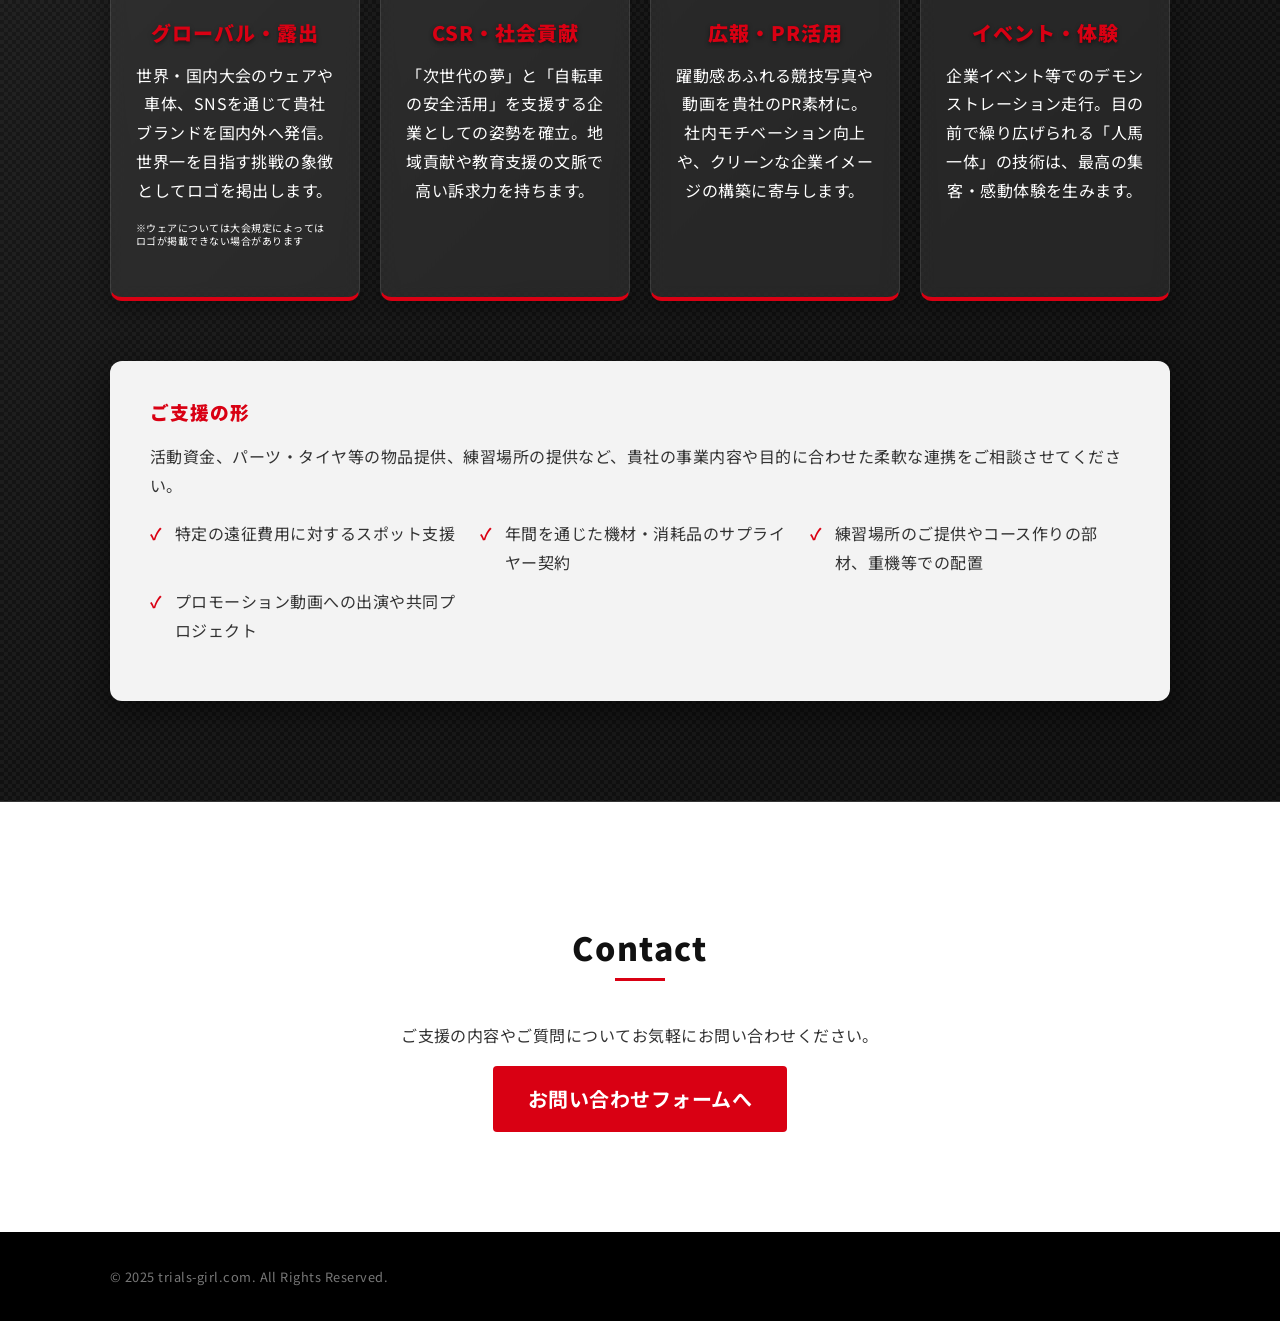
==== commit 2d7a0ba3: "トップページにOGPメタタグを追加し、スケジュール欄の高さを700pxに設定 Co-Authored-By: Claude Opus 4.6 (1M context) <noreply@anthrop" ====
--- a/index.html
+++ b/index.html
@@ -4,6 +4,19 @@
     <meta charset="UTF-8" />
     <meta name="viewport" content="width=device-width, initial-scale=1.0" />
     <title>板谷姉妹 自転車トライアル競技 協賛のお願い</title>
+
+    <!-- OGP -->
+    <meta property="og:type" content="website" />
+    <meta property="og:site_name" content="板谷姉妹 自転車トライアル競技" />
+    <meta property="og:title" content="板谷姉妹 自転車トライアル競技 協賛のお願い" />
+    <meta property="og:description" content="自転車トライアル競技で世界の頂を目指す板谷姉妹へのスポンサーシップのご案内" />
+    <meta property="og:image" content="https://sponsor.trials-girl.com/images/haruka.jpg" />
+    <meta property="og:url" content="https://sponsor.trials-girl.com/" />
+    <meta name="twitter:card" content="summary_large_image" />
+    <meta name="twitter:title" content="板谷姉妹 自転車トライアル競技 協賛のお願い" />
+    <meta name="twitter:description" content="自転車トライアル競技で世界の頂を目指す板谷姉妹へのスポンサーシップのご案内" />
+    <meta name="twitter:image" content="https://sponsor.trials-girl.com/images/haruka.jpg" />
+
     <link rel="stylesheet" href="style.css" />
     <link rel="preconnect" href="https://fonts.googleapis.com" />
     <link rel="preconnect" href="https://fonts.gstatic.com" crossorigin />
@@ -295,11 +308,10 @@
       .event-item:last-child {
         border-bottom: none;
       }
-      .event-header {
+      .event-meta {
         display: flex;
-        align-items: baseline;
+        align-items: center;
         gap: 14px;
-        flex-wrap: wrap;
       }
       .event-date {
         font-family: var(--font-en);
@@ -307,11 +319,20 @@
         color: #aaa;
         white-space: nowrap;
       }
+      .event-location {
+        font-size: 0.8rem;
+        color: #999;
+        white-space: nowrap;
+      }
+      .event-location::before {
+        content: "\1F4CD";
+        margin-right: 4px;
+      }
       .event-name {
+        margin-top: 6px;
         font-size: 1rem;
         font-weight: 700;
         color: #fff;
-        flex: 1;
       }
       .event-name a {
         color: #fff;
@@ -322,29 +343,16 @@
       .event-name a:hover {
         border-bottom-color: var(--primary);
       }
-      .event-location {
-        font-size: 0.8rem;
-        color: #999;
-        white-space: nowrap;
-      }
-      .event-location::before {
-        content: "\1F4CD";
-        margin-right: 4px;
+      .event-link-icon {
+        font-size: 0.75rem;
+        margin-left: 6px;
+        opacity: 0.6;
       }
       .event-comment {
-        margin-top: 6px;
+        margin-top: 4px;
         font-size: 0.85rem;
         color: #bbb;
         line-height: 1.5;
-      }
-      @media (max-width: 480px) {
-        .event-header {
-          gap: 6px 10px;
-        }
-        .event-name {
-          width: 100%;
-          order: 3;
-        }
       }
     </style>
 
@@ -380,11 +388,11 @@
                 ? `<a href="${esc(e.url)}" target="_blank" rel="noopener noreferrer">${esc(e.title)}</a>`
                 : esc(e.title);
               return `<li class="event-item">
-                <div class="event-header">
+                <div class="event-meta">
                   <span class="event-date">${dateStr}</span>
-                  <span class="event-name">${titleHtml}</span>
                   ${e.location ? `<span class="event-location">${esc(e.location)}</span>` : ""}
                 </div>
+                <div class="event-name">${titleHtml}${e.url ? ' <span class="event-link-icon">&#x1F517;</span>' : ''}</div>
                 ${e.comment ? `<p class="event-comment">${esc(e.comment)}</p>` : ""}
               </li>`;
             }).join("");
--- a/style.css
+++ b/style.css
@@ -578,6 +578,8 @@
   color: #fff;
   border: none;
   position: relative;
+  height: 700px;
+  overflow-y: auto;
 }
 
 .schedule-h3 {
